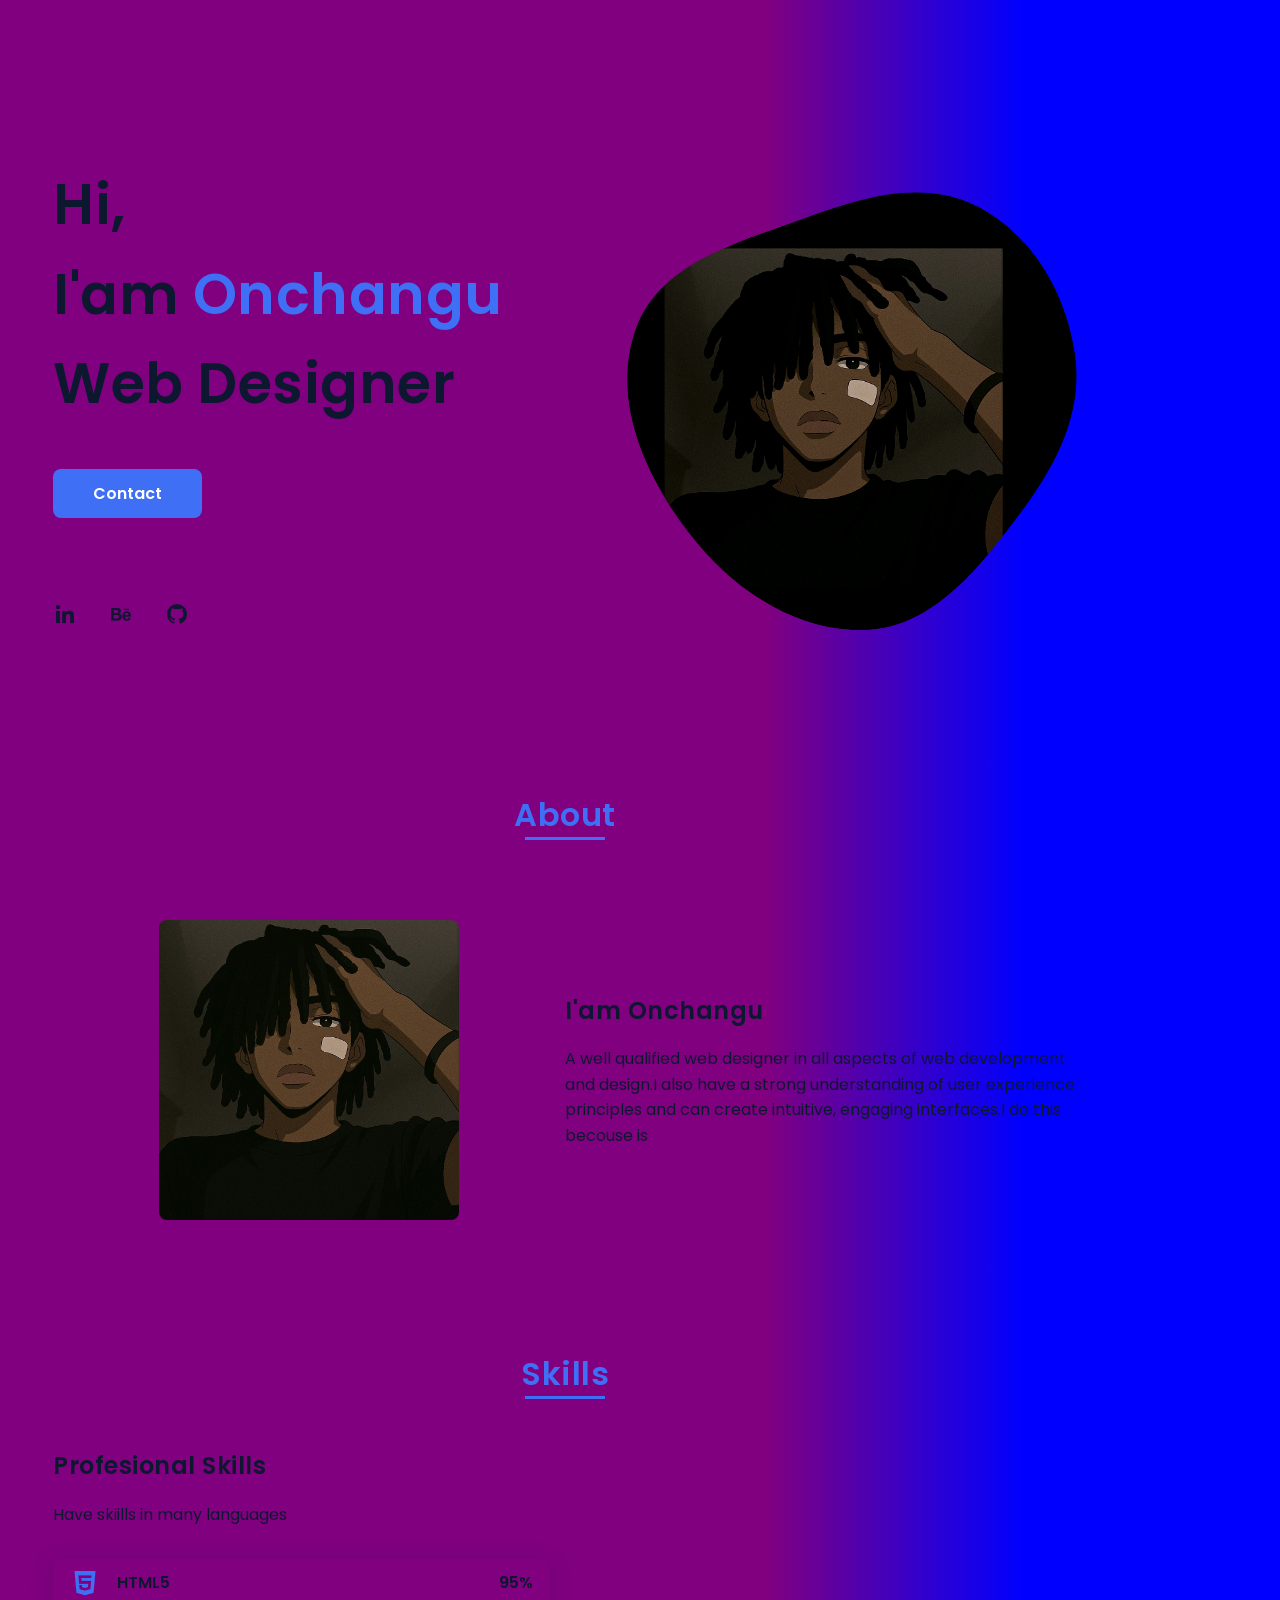
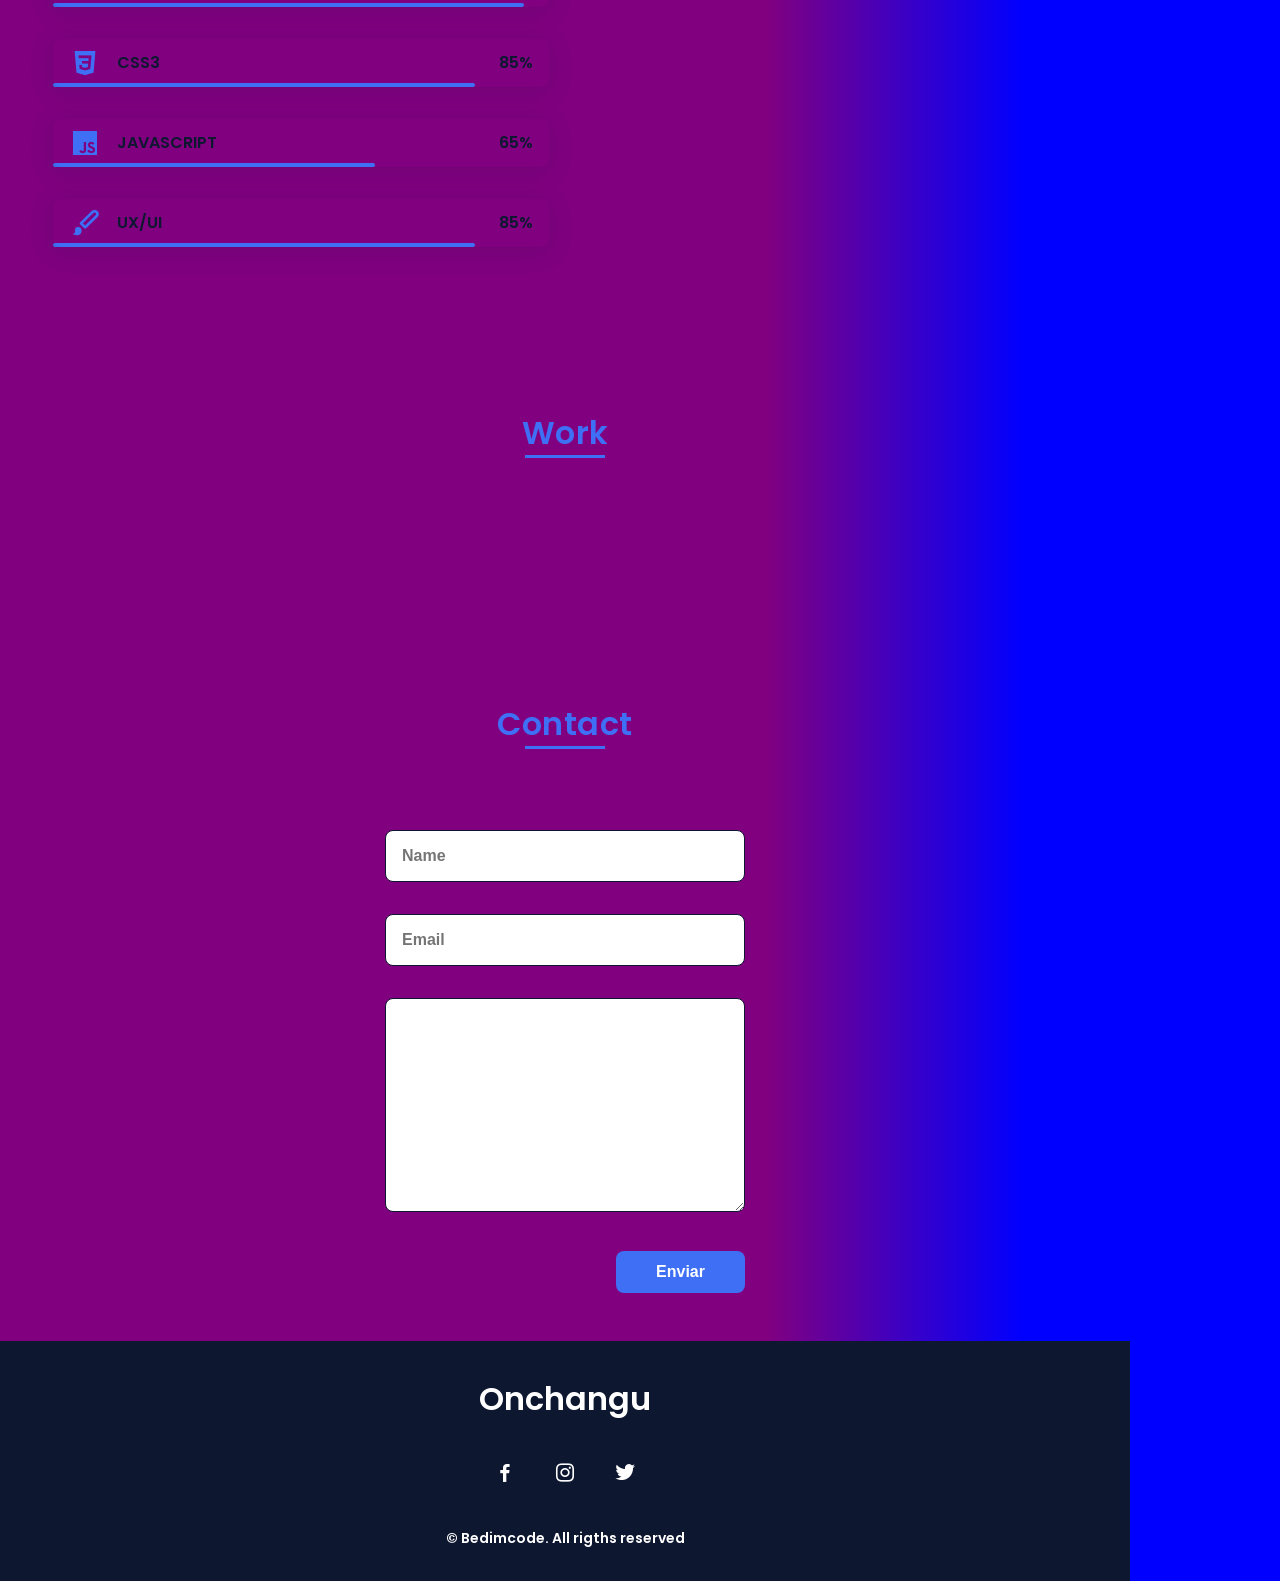
==== index.html @ 04ccebf1 "first commit" ====
<!DOCTYPE html>
<html lang="en">
    <head>
        <meta charset="UTF-8">
        <meta name="viewport" content="width=device-width, initial-scale=1.0">

        <link rel="stylesheet" href="assets/css/styles.css">

        <!-- =====BOX ICONS===== -->
        <link href='https://cdn.jsdelivr.net/npm/boxicons@2.0.5/css/boxicons.min.css' rel='stylesheet'>

        <title>Portfolio</title>
    </head>
    <body>
        <header class="l-header">
            <nav class="nav">
                <div>
                    <img src="assets/img/logo.png" alt="Logo" class="nav__logo">
                </div>

                <div class="nav__menu" id="nav-menu">
                    <ul class="nav__list">
                        <li class="nav__item"><a href="#home" class="nav__link active-link">Home</a></li>
                        <li class="nav__item"><a href="#about" class="nav__link">About</a></li>
                        <li class="nav__item"><a href="#skills" class="nav__link">Skills</a></li>
                        <li class="nav__item"><a href="#work" class="nav__link">Work</a></li>
                        <li class="nav__item"><a href="#contact" class="nav__link">Contact</a></li>
                    </ul>
                </div>

                <div class="nav__toggle" id="nav-toggle">
                    <i class='bx bx-menu'></i>
                </div>
            </nav>
        </header>

        <main class="l-main">
            <!--===== HOME =====-->
           
            <section class="home bd-grid" id="home">
                <div class="home__data">
                    <h1 class="home__title">Hi,<br>I'am <span class="home__title-color">Onchangu</span><br> Web Designer</h1>

                    <a href="contact.html" class="button">Contact</a>
                </div>
                <div class="home__social">
                    <a href="linkedin.html" class="home__social-icon"><i class='bx bxl-linkedin'></i></a>
                    <a href="behance.html" class="home__social-icon"><i class='bx bxl-behance' ></i></a>
                    <a href="github.html" class="home__social-icon"> <i class='bx bxl-github' ></i></a>
                </div>

                <div class="home__img">
                    <svg class="home__blob" viewBox="0 0 479 467" xmlns="http://www.w3.org/2000/svg" xmlns:xlink="http://www.w3.org/1999/xlink">
                        <mask id="mask0" mask-type="alpha">
                            <path d="M9.19024 145.964C34.0253 76.5814 114.865 54.7299 184.111 29.4823C245.804 6.98884 311.86 -14.9503 370.735 14.143C431.207 44.026 467.948 107.508 477.191 174.311C485.897 237.229 454.931 294.377 416.506 344.954C373.74 401.245 326.068 462.801 255.442 466.189C179.416 469.835 111.552 422.137 65.1576 361.805C17.4835 299.81 -17.1617 219.583 9.19024 145.964Z"/>
                        </mask>
                        <g mask="url(#mask0)">
                            <path d="M9.19024 145.964C34.0253 76.5814 114.865 54.7299 184.111 29.4823C245.804 6.98884 311.86 -14.9503 370.735 14.143C431.207 44.026 467.948 107.508 477.191 174.311C485.897 237.229 454.931 294.377 416.506 344.954C373.74 401.245 326.068 462.801 255.442 466.189C179.416 469.835 111.552 422.137 65.1576 361.805C17.4835 299.81 -17.1617 219.583 9.19024 145.964Z"/>
                            <image class="home__blob-img" x=40 y=60 href="assets/img/my profile.jpg"/>
                        </g>
                    </svg>
                </div>
            </section>

            <!--===== ABOUT =====-->
            <section class="about section " id="about">
                <h2 class="section-title">About</h2>

                <div class="about__container bd-grid">
                    <div class="about__img">
                        <img src="assets/img/my profile.jpg" x="60" y="80" alt="">
                    </div>
                    
                    <div>
                        <h2 class="about__subtitle">I'am Onchangu</h2>
                        <p class="about__text">A well qualified web designer in all aspects of web development and design.I also have a strong understanding of user experience principles and can create intuitive, engaging interfaces.I do this becouse is </p>           
                    </div>                                   
                </div>
            </section>

            <!--===== SKILLS =====-->
            <section class="skills section" id="skills">
                <h2 class="section-title">Skills</h2>

                <div class="skills__container bd-grid">          
                    <div>
                        <h2 class="skills__subtitle">Profesional Skills</h2>
                        <p class="skills__text">Have skiills in many languages</p>
                        <div class="skills__data">
                            <div class="skills__names">
                                <i class='bx bxl-html5 skills__icon'></i>
                                <span class="skills__name">HTML5</span>
                            </div>
                            <div class="skills__bar skills__html">

                            </div>
                            <div>
                                <span class="skills__percentage">95%</span>
                            </div>
                        </div>
                        <div class="skills__data">
                            <div class="skills__names">
                                <i class='bx bxl-css3 skills__icon'></i>
                                <span class="skills__name">CSS3</span>
                            </div>
                            <div class="skills__bar skills__css">
                                
                            </div>
                            <div>
                                <span class="skills__percentage">85%</span>
                            </div>
                        </div>
                        <div class="skills__data">
                            <div class="skills__names">
                                <i class='bx bxl-javascript skills__icon' ></i>
                                <span class="skills__name">JAVASCRIPT</span>
                            </div>
                            <div class="skills__bar skills__js">
                                
                            </div>
                            <div>
                                <span class="skills__percentage">65%</span>
                            </div>
                        </div>
                        <div class="skills__data">
                            <div class="skills__names">
                                <i class='bx bxs-paint skills__icon'></i>
                                <span class="skills__name">UX/UI</span>
                            </div>
                            <div class="skills__bar skills__ux">
                                
                            </div>
                            <div>
                                <span class="skills__percentage">85%</span>
                            </div>
                        </div>
                    </div>
                    
                    <div>              
                        <img src="assets/img/work3.jpg" alt="" class="skills__img">
                    </div>
                </div>
            </section>

            <!--===== WORK =====-->
            <section class="work section" id="work">
                <h2 class="section-title">Work</h2>

                <div class="work__container bd-grid">
                    <a href="" class="work__img">
                        <img src="assets/img/work1.jpg" alt="">
                    </a>
                    <a href="" class="work__img">
                        <img src="assets/img/work2.jpg" alt="">
                    </a>
                    <a href="" class="work__img">
                        <img src="assets/img/work3.jpg" alt="">
                    </a>
                    <a href="" class="work__img">
                        <img src="assets/img/work4.jpg" alt="">
                    </a>
                    <a href="" class="work__img">
                        <img src="assets/img/work5.jpg" alt="">
                    </a>
                    <a href="" class="work__img">
                        <img src="assets/img/work6.jpg" alt="">
                    </a>
                </div>
            </section>

            <!--===== CONTACT =====-->
            <section class="contact section" id="contact">
                <h2 class="section-title">Contact</h2>

                <div class="contact__container bd-grid">
                    <form action="" class="contact__form">
                        <input type="text" placeholder="Name" class="contact__input">
                        <input type="mail" placeholder="Email" class="contact__input">
                        <textarea name="" id="" cols="0" rows="10" class="contact__input"></textarea>
                        <input type="button" value="Enviar" class="contact__button button">
                    </form>
                </div>
            </section>
        </main>

        <!--===== FOOTER =====-->
        <footer class="footer">
            <p class="footer__title">Onchangu</p>
            <div class="footer__social">
                <a href="facebook.html" class="footer__icon"><i class='bx bxl-facebook' ></i></a>
                <a href="instagram.html" class="footer__icon"><i class='bx bxl-instagram' ></i></a>
                <a href="twitter.html" class="footer__icon"><i class='bx bxl-twitter' ></i></a>
            </div>
            <p class="footer__copy">&#169; Bedimcode. All rigths reserved</p>
        </footer>


        <!--===== SCROLL REVEAL =====-->
        <script src="https://unpkg.com/scrollreveal"></script>

        <!--===== MAIN JS =====-->
        <script src="assets/js/main.js"></script>
    </body>
</html>
---- assets/css/styles.css ----
/*===== GOOGLE FONTS =====*/
@import url("https://fonts.googleapis.com/css2?family=Poppins:wght@400;600;700&display=swap");
/*===== VARIABLES CSS =====*/
:root {
  --background-color: linear gradient(purple 60%,blue, 50%);
  --header-height: 3rem;
  --font-semi: 600;
  /*===== Colores =====*/
  /*Purple 260 - Red 355 - Blue 224 - Pink 340*/
  /* HSL color mode */
  --hue-color: 224;
  --first-color: hsl(var(--hue-color), 89%, 60%);
  --second-color: hsl(var(--hue-color), 56%, 12%);
  /*===== Fuente y tipografia =====*/
  --body-font: "Poppins", sans-serif;
  --big-font-size: 2rem;
  --h2-font-size: 1.25rem;
  --normal-font-size: .938rem;
  --smaller-font-size: .75rem;
  /*===== Margenes =====*/
  --mb-2: 1rem;
  --mb-4: 2rem;
  --mb-5: 2.5rem;
  --mb-6: 3rem;
  /*===== z index =====*/
  --z-back: -10;
  --z-fixed: 100;
}
/*===== GOOGLE FONTS =====*/
@import url("https://fonts.googleapis.com/css2?family=Poppins:wght@400;600;700&display=swap");



/*===== GLOBAL RESET (fancy upgrade) =====*/
* {
  margin: 0;
  padding: 0;
  box-sizing: border-box;
  scroll-behavior: smooth;
}

/*===== BODY STYLE =====*/
body {
  font-family: var(--body-font);
  font-size: var(--normal-font-size);
  color: var(--second-color);
  line-height: 1.6;
  overflow-x: hidden;
  background-color: linear-gradient(to right, purple 60%, blue 80%);
}

/*===== SELECTION STYLE =====*/
::selection {
  background: var(--first-color);
  color: #fff;
}

/*===== LINKS =====*/
a {
  text-decoration: none;
  color: var(--second-color);
  transition: 0.3s ease;
}

a:hover {
  color: var(--first-color);
}

/*===== SMOOTH BUTTON BASE STYLE =====*/
button {
  font-family: var(--body-font);
  transition: all 0.3s ease;
  cursor: pointer;
}

button:hover {
  transform: translateY(-2px);
}

/*===== HEADINGS IMPROVEMENT =====*/
h1, h2, h3 {
  font-weight: var(--font-semi);
  letter-spacing: 0.5px;
}

/*===== UTILITY SPACING =====*/
section {
  padding: var(--mb-6) var(--mb-2);
}
@media screen and (min-width: 968px) {
  :root {
    --big-font-size: 3.5rem;
    --h2-font-size: 2rem;
    --normal-font-size: 1rem;
    --smaller-font-size: .875rem;
  }
}




/*===== BASE =====*/
*, ::before, ::after {
  box-sizing: border-box;
}

html {
  scroll-behavior: smooth;
}

body {
  margin: 0 150px 0 0;
  font-family: var(--body-font);
  font-size: var(--normal-font-size);
  color: var(--second-color);
  background: linear-gradient(to right, purple 60%, blue 80%);
}

h1, h2, p {
  margin: 0;
}

ul {
  margin: 0;
  padding: 0;
  list-style: none;
}

a {
  text-decoration: none;
}

img {
  max-width: 100%;
  height: auto;
  display: block;
}

/*===== CLASS CSS ===== */
.section-title {
  position: relative;
  font-size: var(--h2-font-size);
  color: var(--first-color);
  margin-top: var(--mb-2);
  margin-bottom: var(--mb-4);
  text-align: center;
}
.section-title::after {
  position: absolute;
  content: "";
  width: 64px;
  height: 0.18rem;
  left: 0;
  right: 0;
  margin: auto;
  top: 2rem;
  background-color: var(--first-color);
}

.section {
  padding-top: 3rem;
  padding-bottom: 2rem;
}

/*===== LAYOUT =====*/
.bd-grid {
  max-width: 1024px;
  display: grid;
  margin-left: var(--mb-2);
  margin-right: var(--mb-2);
}
header{
  border: black solid 5px;
  border-style: inset;
}
.l-header {
  width: 150px;
  position: fixed;
  top: 0;
  right: 0;
  height: 100vh;
  z-index: var(--z-fixed);
  background: linear-gradient(to bottom, purple 60%, blue 80%);
  opacity: 0;
  transition: opacity 0.3s ease;
}

.l-header:hover {
  opacity: 1;
}

/*===== NAV =====*/
.nav {
  height: 100vh;
  display: flex;
  flex-direction: column;
  justify-content: flex-start;
  align-items: center;
  font-weight: var(--font-semi);
}
.nav__menu {
  flex: 1;
  display: flex;
  flex-direction: column;
  justify-content: center;
}
.nav__item{

}
.nav__list {
  display: flex;
  flex-direction: column;
  align-items: center;
  gap: 3cm;
}
.nav__link {
  position: relative;
  color: #fff;
}
.nav__link:hover {
  position: relative;
}
.nav__link:hover::after {
  position: absolute;
  content: "";
  width: 100%;
  height: 0.18rem;
  left: 0;
  top: 2rem;
  background-color: var(--first-color);
}
.nav__logo {
  width: 140px;
  height: auto;
  margin-bottom: var(--mb-4);
}
.nav__toggle {
  color: #fff;
  font-size: 1.5rem;
  cursor: pointer;
  display: none;
}

/*Active menu*/
.active-link::after {
  position: absolute;
  content: "";
  width: 100%;
  height: 0.18rem;
  left: 0;
  top: 2rem;
  background-color: var(--first-color);
}

/*=== Show menu ===*/
.show {
  right: 0;
}

/*===== HOME =====*/
.home {
  position: relative;
  row-gap: 5rem;
  padding: 4rem 0 5rem;
}
.home__data {
  align-self: center;
}
.home__title {
  font-size: var(--big-font-size);
  margin-bottom: var(--mb-5);
}
.home__title-color {
  color: var(--first-color);
  transition: opacity 1s ease;
}
.home__social {
  display: flex;
  flex-direction: column;
}
.home__social-icon {
  width: max-content;
  margin-bottom: var(--mb-2);
  font-size: 1.5rem;
  color: var(--second-color);
}
.home__social-icon:hover {
  color: var(--first-color);
}
.home__img {
  position: absolute;
  right: 0;
  bottom: 0;
  width: 260px;
}
.home__blob {
  fill: black;
}
.home__blob-img {
  width: 360px;
  border-radius: 50%;
  object-fit: cover;
}
.home__blob-img {
  filter: saturate(0.8) contrast(1.1);
}

/*BUTTONS*/
.button {
  display: inline-block;
  background-color: var(--first-color);
  color: #fff;
  padding: 0.75rem 2.5rem;
  font-weight: var(--font-semi);
  border-radius: 0.5rem;
  transition: 0.3s;
}
.button:hover {
  box-shadow: 0px 10px 36px rgba(0, 0, 0, 0.15);
}

/* ===== ABOUT =====*/
.about__container {
  row-gap: 2rem;
  text-align: center;
}
.about__subtitle {
  margin-bottom: var(--mb-2);
}
.about__img {
  justify-self: center;
}
.about__img img {
  width: 200px;
  border-radius: 0.5rem;
}

/* ===== SKILLS =====*/
.skills__container {
  row-gap: 2rem;
  text-align: center;
}
.skills__subtitle {
  margin-bottom: var(--mb-2);
}
.skills__text {
  margin-bottom: var(--mb-4);
}
.skills__data {
  display: flex;
  justify-content: space-between;
  align-items: center;
  position: relative;
  font-weight: var(--font-semi);
  padding: 0.5rem 1rem;
  margin-bottom: var(--mb-4);
  border-radius: 0.5rem;
  box-shadow: 0px 4px 25px rgba(14, 36, 49, 0.15);
}
.skills__icon {
  font-size: 2rem;
  margin-right: var(--mb-2);
  color: var(--first-color);
}
.skills__names {
  display: flex;
  align-items: center;
}
.skills__bar {
  position: absolute;
  left: 0;
  bottom: 0;
  background-color: var(--first-color);
  height: 0.25rem;
  border-radius: 0.5rem;
  z-index: var(--z-back);
}
.skills__html {
  width: 95%;
}
.skills__css {
  width: 85%;
}
.skills__js {
  width: 65%;
}
.skills__ux {
  width: 85%;
}
.skills__img {
  border-radius: 0.5rem;
}

/* ===== WORK =====*/
.work__container {
  row-gap: 2rem;
}
.work__img {
  box-shadow: 0px 4px 25px rgba(14, 36, 49, 0.15);
  border-radius: 0.5rem;
  overflow: hidden;
}
.work__img img {
  transition: 1s;
}
.work__img img:hover {
  transform: scale(1.1);
}

/* ===== CONTACT =====*/
.contact__input {
  width: 100%;
  font-size: var(--normal-font-size);
  font-weight: var(--font-semi);
  padding: 1rem;
  border-radius: 0.5rem;
  border: 1.5px solid var(--second-color);
  outline: none;
  margin-bottom: var(--mb-4);
}
.contact__button {
  display: block;
  border: none;
  outline: none;
  font-size: var(--normal-font-size);
  cursor: pointer;
  margin-left: auto;
}

/* ===== FOOTER =====*/
footer{
 margin: right 0;
}
.footer {
  background-color: var(--second-color);
  color: #fff;
  text-align: center;
  font-weight: var(--font-semi);
  padding: 2rem 0;
  margin-right: 0px;
}
.footer__title {
  font-size: 2rem;
  margin-bottom: var(--mb-4);
}
.footer__social {
  margin-bottom: var(--mb-4);
}
.footer__icon {
  font-size: 1.5rem;
  color: #fff;
  margin: 0 var(--mb-2);
}
.footer__copy {
  font-size: var(--smaller-font-size);
}

/* ===== MEDIA QUERIES=====*/
@media screen and (max-width: 320px) {
  .home {
    row-gap: 2rem;
  }
  .home__img {
    width: 200px;
  }
}
@media screen and (min-width: 576px) {
  .home {
    padding: 4rem 0 2rem;
  }
  .home__social {
    padding-top: 0;
    padding-bottom: 2.5rem;
    flex-direction: row;
    align-self: flex-end;
  }
  .home__social-icon {
    margin-bottom: 0;
    margin-right: var(--mb-4);
  }
  .home__img {
    width: 300px;
    bottom: 25%;
  }
  .about__container {
    grid-template-columns: repeat(2, 1fr);
    align-items: center;
    text-align: initial;
  }
  .skills__container {
    grid-template-columns: 0.7fr;
    justify-content: center;
    column-gap: 1rem;
  }
  .work__container {
    grid-template-columns: repeat(2, 1fr);
    column-gap: 2rem;
    padding-top: 2rem;
  }
  .contact__form {
    width: 360px;
    padding-top: 2rem;
  }
  .contact__container {
    justify-items: center;
  }
}
@media screen and (min-width: 768px) {
  body {
    margin: 0 150px 0 0;
  }
  .section {
    padding-top: 4rem;
    padding-bottom: 3rem;
  }
  .section-title {
    margin-bottom: var(--mb-6);
  }
  .section-title::after {
    width: 80px;
    top: 3rem;
  }
  .nav {
    height: calc(var(--header-height) + 1.5rem);
  }
  .nav__list {
    display: flex;
    padding-top: 0;
  }
  .nav__item {
    margin-left: var(--mb-6);
    margin-bottom: 0;
  }
  .nav__toggle {
    display: none;
  }
  .nav__link {
    color: var(--second-color);
  }
  .home {
    padding: 8rem 0 2rem;
  }
  .home__img {
    width: 400px;
    bottom: 10%;
  }
  .about__container {
    padding-top: 2rem;
  }
  .about__img img {
    width: 300px;
  }
  .skills__container {
    grid-template-columns: repeat(2, 1fr);
    column-gap: 2rem;
    align-items: center;
    text-align: initial;
  }
  .work__container {
    grid-template-columns: repeat(3, 1fr);
    column-gap: 2rem;
  }
}
@media screen and (min-width: 992px) {
  .bd-grid {
    margin-left: auto;
    margin-right: auto;
  }
  .home {
    padding: 10rem 0 2rem;
  }
  .home__img {
    width: 450px;
  }
}
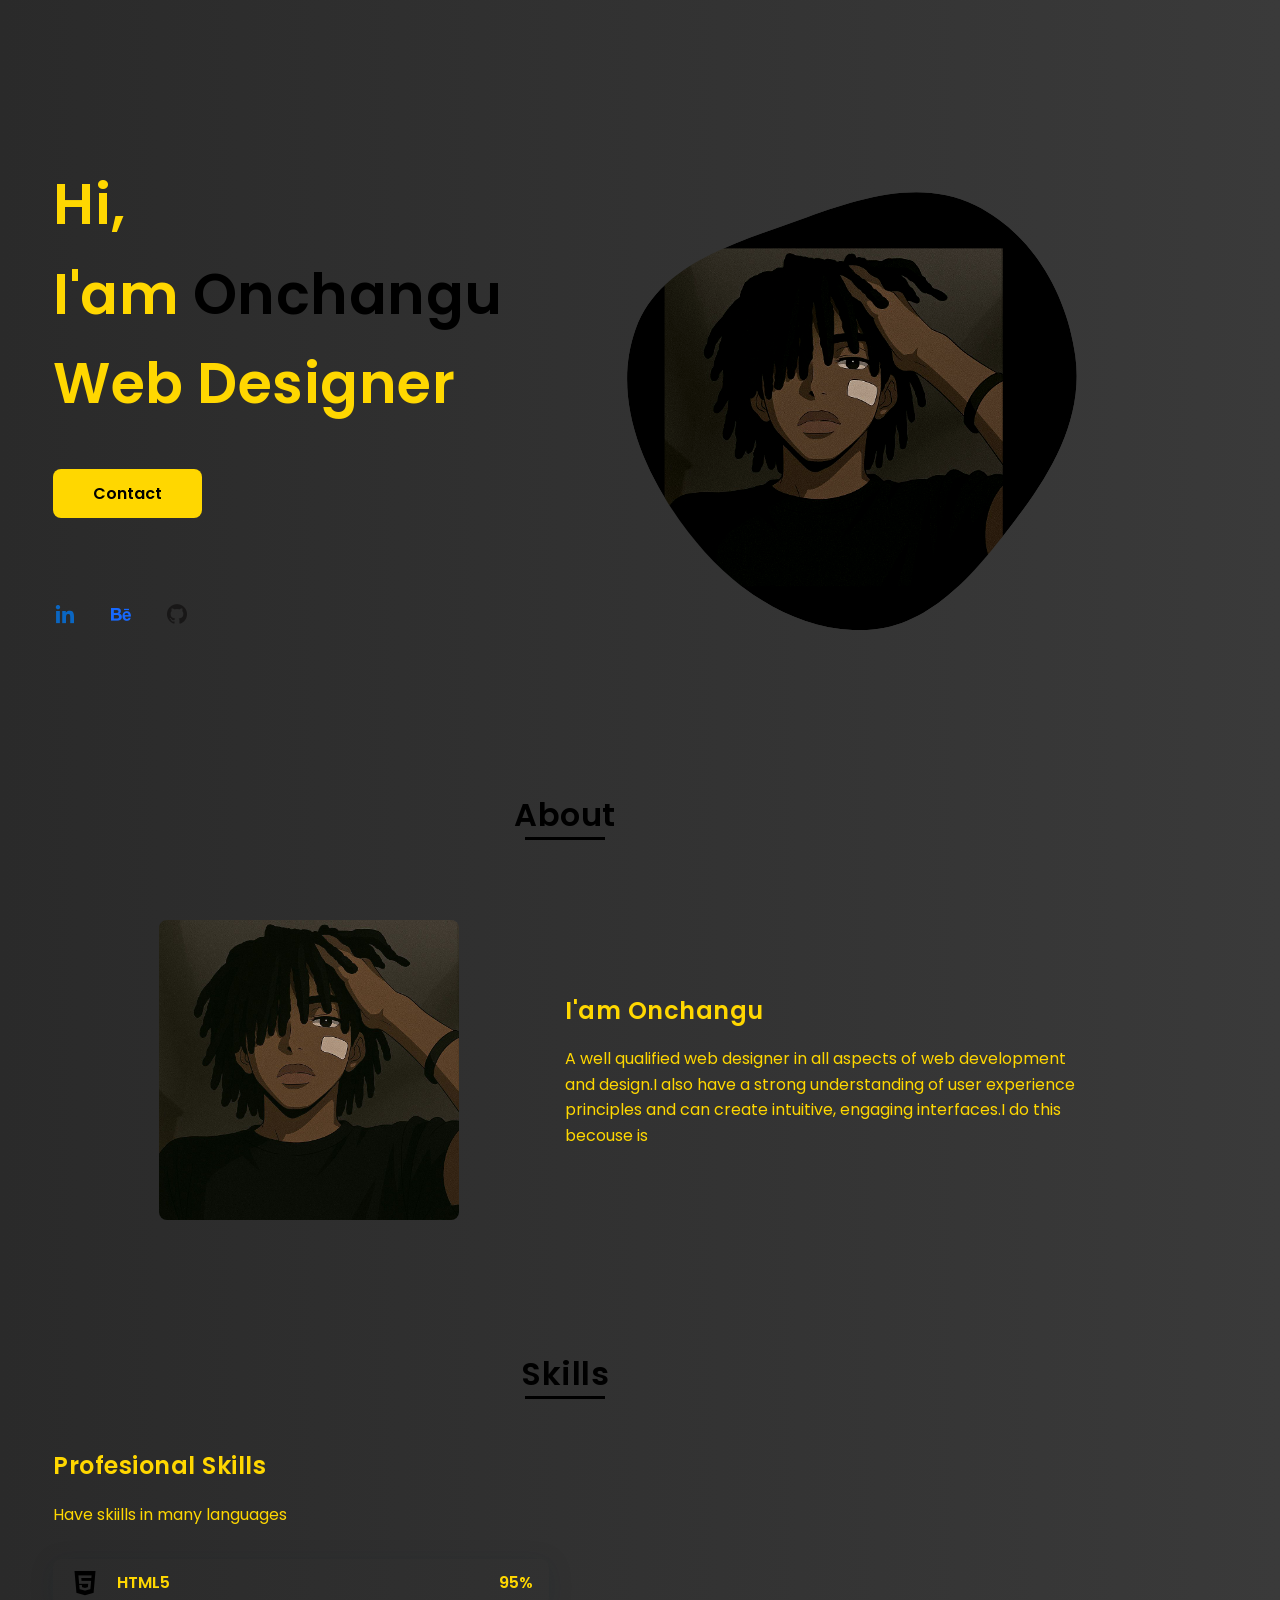
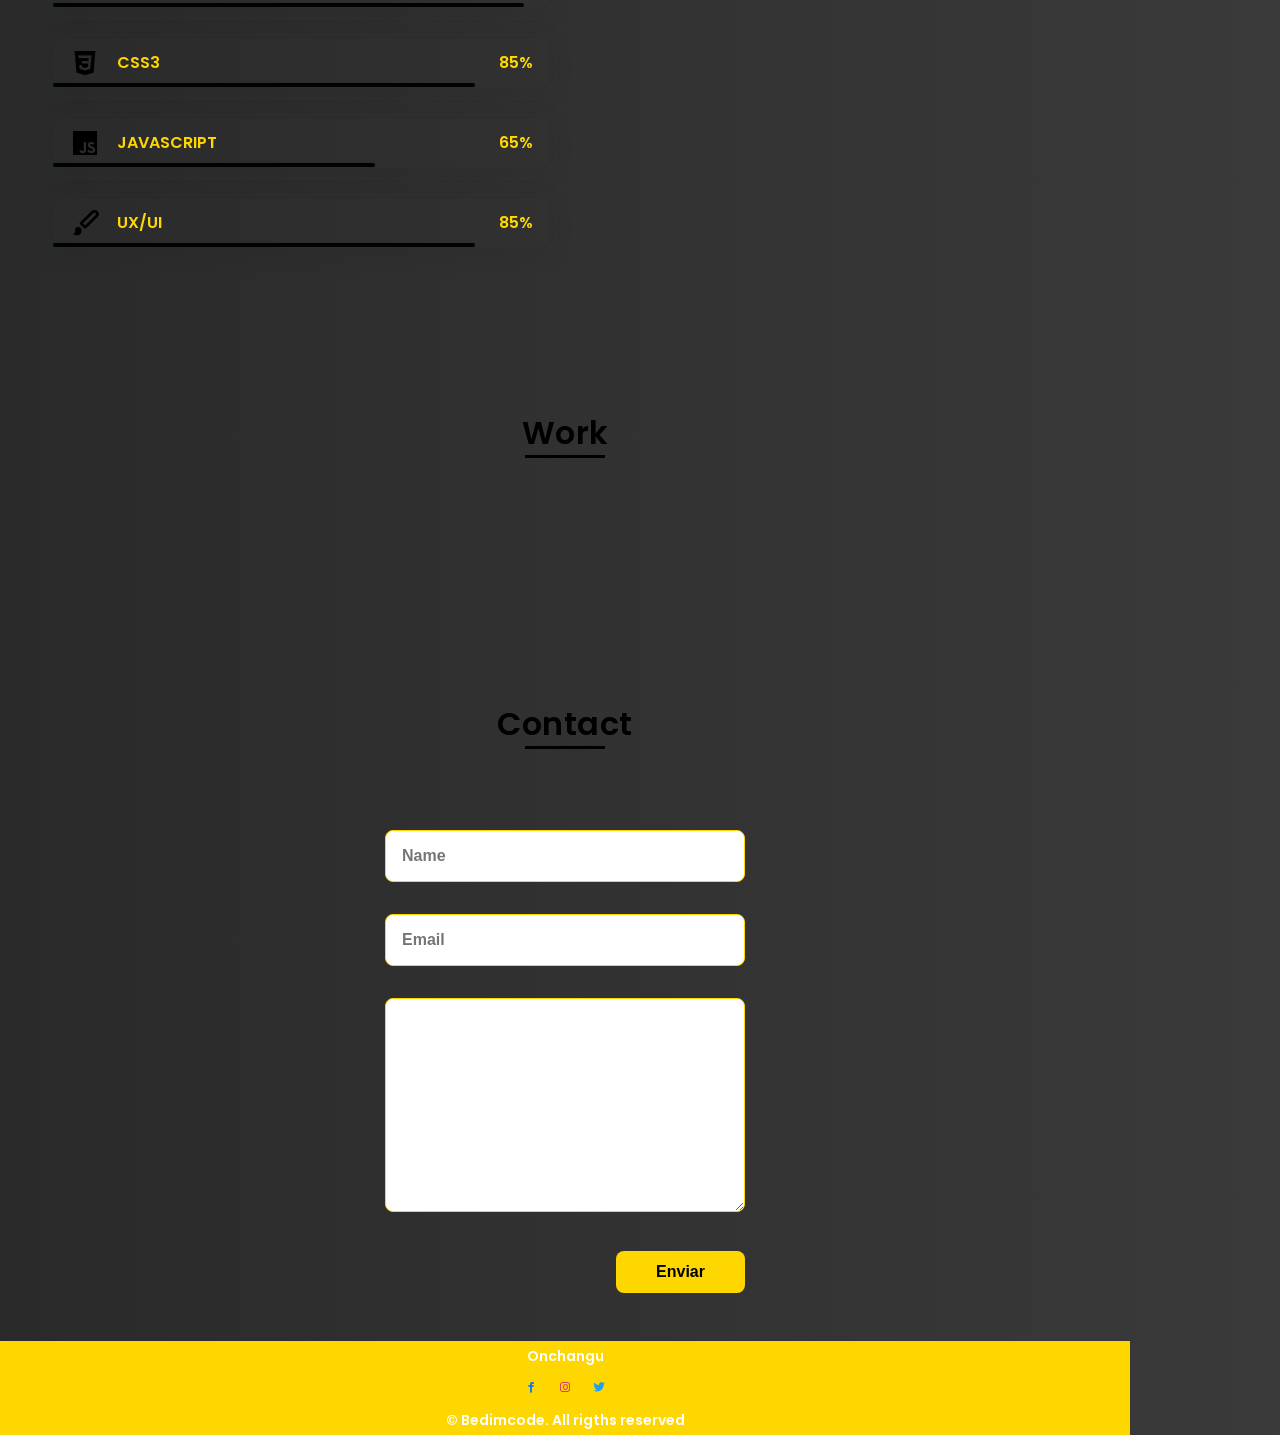
==== commit c67abfa1: "projects added" ====
--- a/index.html
+++ b/index.html
@@ -8,14 +8,17 @@
 
         <!-- =====BOX ICONS===== -->
         <link href='https://cdn.jsdelivr.net/npm/boxicons@2.0.5/css/boxicons.min.css' rel='stylesheet'>
+        <meta name="viewport" content="width=device-width, initial-scale=1.0">
+
 
         <title>Portfolio</title>
+
     </head>
     <body>
         <header class="l-header">
             <nav class="nav">
-                <div>
-                    <img src="assets/img/logo.png" alt="Logo" class="nav__logo">
+                <div class="nav__logo">
+                    <h2>ONCHANGU</h2>
                 </div>
 
                 <div class="nav__menu" id="nav-menu">
@@ -25,6 +28,7 @@
                         <li class="nav__item"><a href="#skills" class="nav__link">Skills</a></li>
                         <li class="nav__item"><a href="#work" class="nav__link">Work</a></li>
                         <li class="nav__item"><a href="#contact" class="nav__link">Contact</a></li>
+                        <li class="nav__item"><a href="projects.html" class="nav__link">Projects</a></li>
                     </ul>
                 </div>
 
--- a/assets/css/styles.css
+++ b/assets/css/styles.css
@@ -2,15 +2,16 @@
 @import url("https://fonts.googleapis.com/css2?family=Poppins:wght@400;600;700&display=swap");
 /*===== VARIABLES CSS =====*/
 :root {
-  --background-color: linear gradient(purple 60%,blue, 50%);
+  --background-color: linear-gradient(to right, #2a2a2a 0%, #3a3a3a 100%);
   --header-height: 3rem;
   --font-semi: 600;
   /*===== Colores =====*/
-  /*Purple 260 - Red 355 - Blue 224 - Pink 340*/
+  /*Black, gold, and white theme*/
   /* HSL color mode */
-  --hue-color: 224;
-  --first-color: hsl(var(--hue-color), 89%, 60%);
-  --second-color: hsl(var(--hue-color), 56%, 12%);
+  --hue-color: 0;
+  --second-color: #FFD700;
+  --first-color: #000000;
+  --neutral-color: #ffffff;
   /*===== Fuente y tipografia =====*/
   --body-font: "Poppins", sans-serif;
   --big-font-size: 2rem;
@@ -26,16 +27,16 @@
   --z-back: -10;
   --z-fixed: 100;
 }
-/*===== GOOGLE FONTS =====*/
-@import url("https://fonts.googleapis.com/css2?family=Poppins:wght@400;600;700&display=swap");
-
-
 
 /*===== GLOBAL RESET (fancy upgrade) =====*/
 * {
   margin: 0;
   padding: 0;
   box-sizing: border-box;
+}
+
+html,
+body {
   scroll-behavior: smooth;
 }
 
@@ -43,38 +44,43 @@
 body {
   font-family: var(--body-font);
   font-size: var(--normal-font-size);
-  color: var(--second-color);
+  color: #ffffff;
   line-height: 1.6;
   overflow-x: hidden;
-  background-color: linear-gradient(to right, purple 60%, blue 80%);
+  background: var(--background-color);
 }
 
 /*===== SELECTION STYLE =====*/
 ::selection {
-  background: var(--first-color);
-  color: #fff;
+  background: var(--second-color);
+  color: #000;
 }
 
 /*===== LINKS =====*/
 a {
   text-decoration: none;
   color: var(--second-color);
-  transition: 0.3s ease;
+  transition: color 0.35s ease-in-out;
 }
 
 a:hover {
-  color: var(--first-color);
+  color: #ffffff;
 }
 
 /*===== SMOOTH BUTTON BASE STYLE =====*/
 button {
   font-family: var(--body-font);
-  transition: all 0.3s ease;
+  transition: transform 0.35s ease-in-out, background-color 0.35s ease-in-out, color 0.35s ease-in-out;
   cursor: pointer;
 }
 
 button:hover {
   transform: translateY(-2px);
+}
+
+.home__title-color {
+  transition: opacity 0.45s ease-in-out;
+  will-change: opacity;
 }
 
 /*===== HEADINGS IMPROVEMENT =====*/
@@ -113,7 +119,7 @@
   font-family: var(--body-font);
   font-size: var(--normal-font-size);
   color: var(--second-color);
-  background: linear-gradient(to right, purple 60%, blue 80%);
+  background: var(--background-color);
 }
 
 h1, h2, p {
@@ -180,7 +186,7 @@
   right: 0;
   height: 100vh;
   z-index: var(--z-fixed);
-  background: linear-gradient(to bottom, purple 60%, blue 80%);
+  background: linear-gradient(to bottom, #2a2a2a, #3a3a3a);
   opacity: 0;
   transition: opacity 0.3s ease;
 }
@@ -211,7 +217,7 @@
   display: flex;
   flex-direction: column;
   align-items: center;
-  gap: 3cm;
+  gap: 60px;
 }
 .nav__link {
   position: relative;
@@ -230,9 +236,23 @@
   background-color: var(--first-color);
 }
 .nav__logo {
-  width: 140px;
+  width: auto;
   height: auto;
   margin-bottom: var(--mb-4);
+  color: var(--second-color);
+  font-size: 1.25rem;
+  font-weight: var(--font-semi);
+}
+.nav__logo h2 {
+  margin: 0;
+  font-size: 1.25rem;
+  color: var(--second-color);
+  text-shadow: 2px 2px 4px rgba(0, 0, 0, 0.5);
+  filter: drop-shadow(0 0 8px rgba(255, 215, 0, 0.4));
+  transition: filter 0.3s ease;
+}
+.nav__logo h2:hover {
+  filter: drop-shadow(0 0 12px rgba(255, 215, 0, 0.8));
 }
 .nav__toggle {
   color: #fff;
@@ -282,10 +302,9 @@
   width: max-content;
   margin-bottom: var(--mb-2);
   font-size: 1.5rem;
-  color: var(--second-color);
 }
 .home__social-icon:hover {
-  color: var(--first-color);
+  color: inherit;
 }
 .home__img {
   position: absolute;
@@ -308,15 +327,16 @@
 /*BUTTONS*/
 .button {
   display: inline-block;
-  background-color: var(--first-color);
-  color: #fff;
+  background-color: var(--second-color);
+  color: #000;
   padding: 0.75rem 2.5rem;
   font-weight: var(--font-semi);
   border-radius: 0.5rem;
   transition: 0.3s;
 }
 .button:hover {
-  box-shadow: 0px 10px 36px rgba(0, 0, 0, 0.15);
+  box-shadow: 0px 10px 36px rgba(255, 215, 0, 0.3);
+  background-color: #ffffff;
 }
 
 /* ===== ABOUT =====*/
@@ -436,32 +456,136 @@
   color: #fff;
   text-align: center;
   font-weight: var(--font-semi);
-  padding: 2rem 0;
+  padding: 0.25rem 0;
   margin-right: 0px;
 }
 .footer__title {
-  font-size: 2rem;
-  margin-bottom: var(--mb-4);
+  font-size: 0.875rem;
+  margin-bottom: 0.5rem;
 }
 .footer__social {
-  margin-bottom: var(--mb-4);
+  margin-bottom: 0.5rem;
 }
 .footer__icon {
-  font-size: 1.5rem;
+  font-size: 0.875rem;
   color: #fff;
-  margin: 0 var(--mb-2);
+  margin: 0 0.5rem;
+}
+.home__social-icon .bxl-linkedin,
+.footer__icon .bxl-linkedin {
+  color: #0A66C2;
+}
+.home__social-icon .bxl-behance,
+.footer__icon .bxl-behance {
+  color: #1769FF;
+}
+.home__social-icon .bxl-github,
+.footer__icon .bxl-github {
+  color: #181717;
+}
+.footer__icon .bxl-facebook {
+  color: #1877F2;
+}
+.footer__icon .bxl-instagram {
+  color: #E1306C;
+}
+.footer__icon .bxl-twitter {
+  color: #1DA1F2;
 }
 .footer__copy {
   font-size: var(--smaller-font-size);
 }
 
 /* ===== MEDIA QUERIES=====*/
-@media screen and (max-width: 320px) {
+@media screen and (max-width: 767px) {
+  body {
+    margin: 0;
+  }
+  .l-header {
+    width: 100%;
+    height: var(--header-height);
+    position: fixed;
+    top: 0;
+    left: 0;
+    background: var(--first-color);
+    opacity: 1;
+  }
+  .nav {
+    height: var(--header-height);
+    position: relative;
+    flex-direction: row;
+    justify-content: center;
+    align-items: center;
+    padding: 0 1rem;
+  }
+  .nav__menu {
+    position: fixed;
+    top: var(--header-height);
+    left: -100%;
+    width: 100%;
+    height: calc(100vh - var(--header-height));
+    background: var(--first-color);
+    flex-direction: column;
+    justify-content: center;
+    transition: left 0.3s ease;
+  }
+  .nav__list {
+    flex-direction: column;
+    gap: 2rem;
+  }
+  .nav__link {
+    color: #fff;
+    font-size: 1.5rem;
+  }
+  .nav__toggle {
+    display: block;
+    position: absolute;
+    right: 1rem;
+    color: #fff;
+    font-size: 1.5rem;
+  }
+  .nav__logo {
+    width: auto;
+    border-radius: 0;
+    font-size: 1rem;
+    color: var(--second-color);
+    text-shadow: 2px 2px 4px rgba(0, 0, 0, 0.5);
+    filter: drop-shadow(0 0 8px rgba(255, 215, 0, 0.4));
+    transition: filter 0.3s ease;
+  }
+  .show {
+    left: 0;
+  }
   .home {
+    padding-top: 6rem;
     row-gap: 2rem;
   }
   .home__img {
+    position: relative;
     width: 200px;
+    margin: 0 auto;
+  }
+  .home__social {
+    flex-direction: row;
+    justify-content: center;
+  }
+  .home__social-icon {
+    margin: 0 1rem;
+  }
+  .about__container {
+    grid-template-columns: 1fr;
+  }
+  .skills__container {
+    grid-template-columns: 1fr;
+  }
+  .work__container {
+    grid-template-columns: 1fr;
+  }
+  .contact__container {
+    justify-items: center;
+  }
+  .contact__form {
+    width: 100%;
   }
 }
 @media screen and (min-width: 576px) {
@@ -481,6 +605,8 @@
   .home__img {
     width: 300px;
     bottom: 25%;
+    position: absolute;
+    right: 0;
   }
   .about__container {
     grid-template-columns: repeat(2, 1fr);
